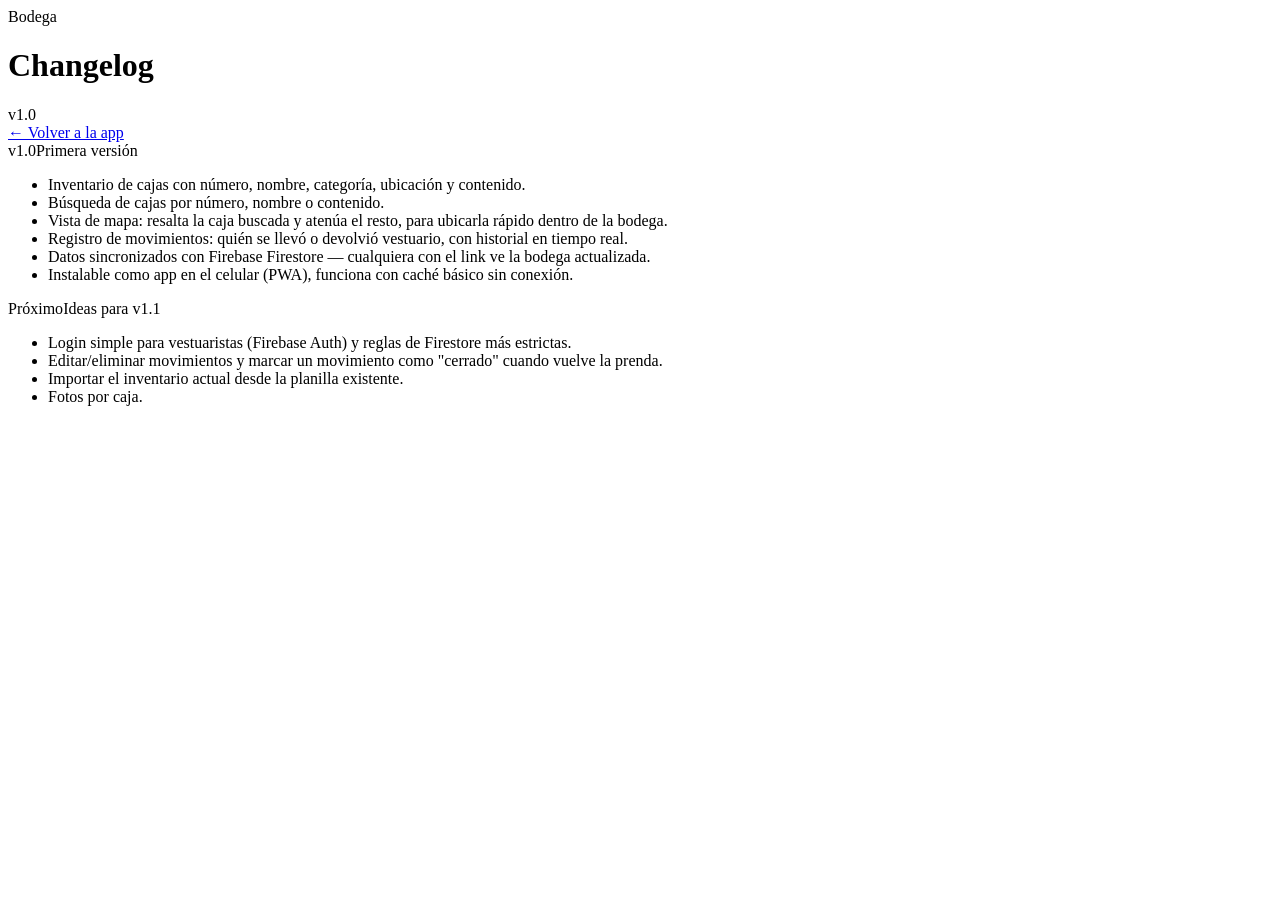
==== changelog.html @ 12509dff "Add files via upload" ====
<!DOCTYPE html>
<html lang="es">
<head>
<meta charset="UTF-8">
<meta name="viewport" content="width=device-width, initial-scale=1, viewport-fit=cover">
<title>Changelog — Bodega Folclor</title>
<meta name="theme-color" content="#17162A">
<link rel="manifest" href="manifest.json">
<link rel="icon" href="icons/icon-192.png">
<link rel="stylesheet" href="css/style.css">
</head>
<body>

<header class="topbar">
  <div class="topbar-row">
    <div class="brand">
      <span class="eyebrow">Bodega</span>
      <h1>Changelog</h1>
    </div>
    <span class="version-pill">v1.0</span>
  </div>
</header>

<main>
  <a class="back-link" href="index.html">← Volver a la app</a>

  <div class="changelog-entry">
    <span class="v-num">v1.0</span><span class="v-date">Primera versión</span>
    <ul>
      <li>Inventario de cajas con número, nombre, categoría, ubicación y contenido.</li>
      <li>Búsqueda de cajas por número, nombre o contenido.</li>
      <li>Vista de mapa: resalta la caja buscada y atenúa el resto, para ubicarla rápido dentro de la bodega.</li>
      <li>Registro de movimientos: quién se llevó o devolvió vestuario, con historial en tiempo real.</li>
      <li>Datos sincronizados con Firebase Firestore — cualquiera con el link ve la bodega actualizada.</li>
      <li>Instalable como app en el celular (PWA), funciona con caché básico sin conexión.</li>
    </ul>
  </div>

  <div class="changelog-entry">
    <span class="v-num">Próximo</span><span class="v-date">Ideas para v1.1</span>
    <ul>
      <li>Login simple para vestuaristas (Firebase Auth) y reglas de Firestore más estrictas.</li>
      <li>Editar/eliminar movimientos y marcar un movimiento como "cerrado" cuando vuelve la prenda.</li>
      <li>Importar el inventario actual desde la planilla existente.</li>
      <li>Fotos por caja.</li>
    </ul>
  </div>
</main>

</body>
</html>
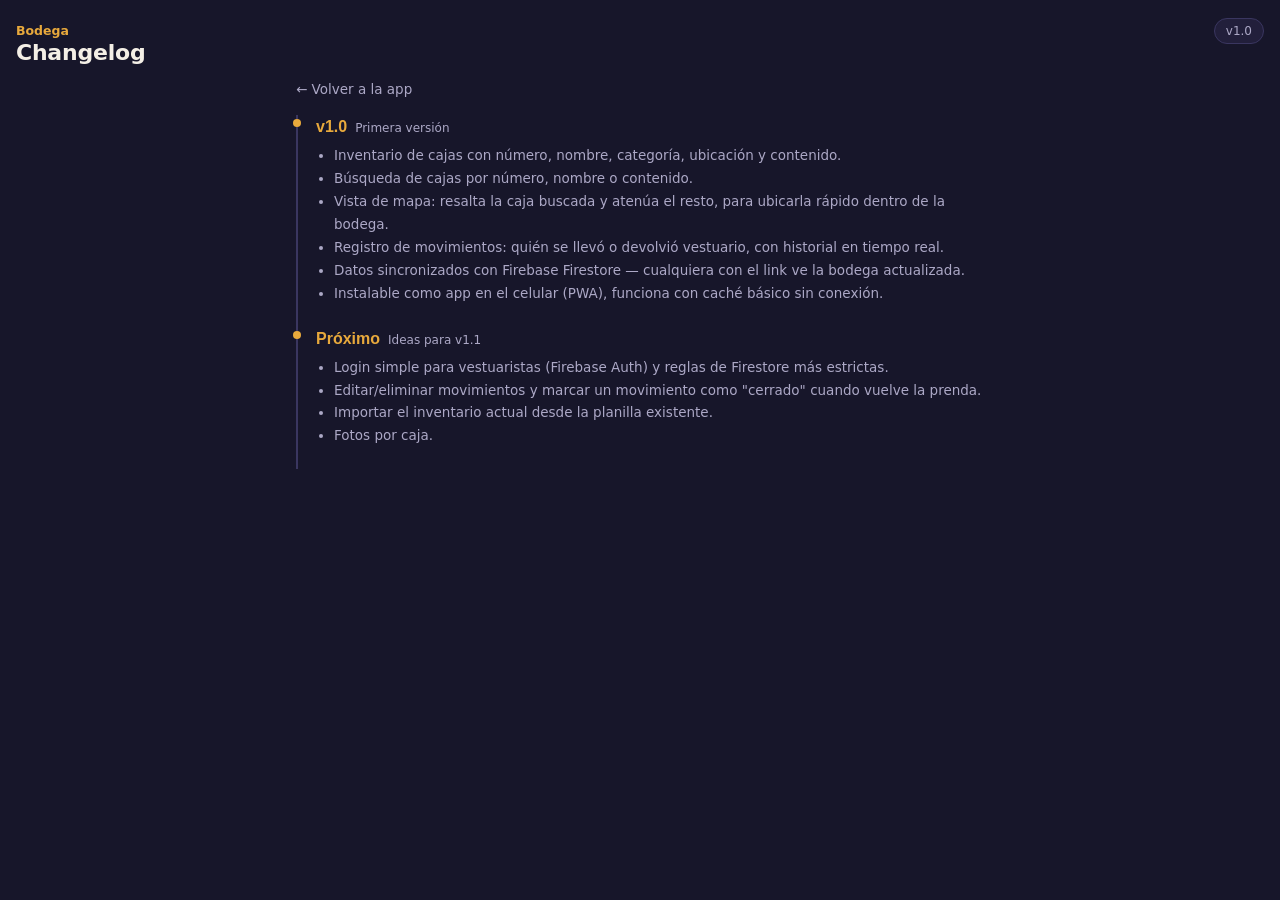
==== commit f7048fbf: "Update changelog.html" ====
--- a/changelog.html
+++ b/changelog.html
@@ -6,8 +6,8 @@
 <title>Changelog — Bodega Folclor</title>
 <meta name="theme-color" content="#17162A">
 <link rel="manifest" href="manifest.json">
-<link rel="icon" href="icons/icon-192.png">
-<link rel="stylesheet" href="css/style.css">
+<link rel="icon" href="icon-192.png">
+<link rel="stylesheet" href="style.css">
 </head>
 <body>
 
--- a/style.css
+++ b/style.css
@@ -0,0 +1,500 @@
+@import url('https://fonts.googleapis.com/css2?family=Space+Grotesk:wght@500;600;700&family=Inter:wght@400;500;600&display=swap');
+
+:root {
+  --bg: #17162A;
+  --bg-elev: #221F3B;
+  --bg-elev-2: #2C2949;
+  --line: #3A3660;
+  --marigold: #E8A93C;
+  --magenta: #D63384;
+  --teal: #2E9E83;
+  --text: #F4EFE6;
+  --text-dim: #ACA8C6;
+  --danger: #E0563F;
+  --radius: 14px;
+  --tab-h: 64px;
+}
+
+* { box-sizing: border-box; }
+
+html, body {
+  margin: 0;
+  padding: 0;
+  background: var(--bg);
+  color: var(--text);
+  font-family: 'Inter', system-ui, sans-serif;
+  -webkit-tap-highlight-color: transparent;
+}
+
+body {
+  min-height: 100vh;
+  padding-bottom: calc(var(--tab-h) + env(safe-area-inset-bottom));
+}
+
+h1, h2, h3, .display {
+  font-family: 'Space Grotesk', system-ui, sans-serif;
+  font-weight: 600;
+  margin: 0;
+}
+
+a { color: inherit; }
+
+button {
+  font-family: inherit;
+  cursor: pointer;
+}
+
+/* ---------- Header ---------- */
+.topbar {
+  position: sticky;
+  top: 0;
+  z-index: 20;
+  background: linear-gradient(180deg, var(--bg) 70%, transparent);
+  padding: 18px 16px 10px;
+}
+
+.topbar-row {
+  display: flex;
+  align-items: baseline;
+  justify-content: space-between;
+  gap: 12px;
+}
+
+.brand {
+  display: flex;
+  flex-direction: column;
+  gap: 2px;
+}
+
+.brand .eyebrow {
+  font-size: 12.5px;
+  color: var(--marigold);
+  font-weight: 600;
+}
+
+.brand h1 {
+  font-size: 22px;
+  letter-spacing: -0.01em;
+}
+
+.version-pill {
+  font-size: 12px;
+  color: var(--text-dim);
+  background: var(--bg-elev);
+  border: 1px solid var(--line);
+  border-radius: 999px;
+  padding: 5px 11px;
+  white-space: nowrap;
+  text-decoration: none;
+}
+
+.version-pill:hover { border-color: var(--marigold); color: var(--marigold); }
+
+/* ---------- Main ---------- */
+main {
+  padding: 4px 16px 24px;
+  max-width: 720px;
+  margin: 0 auto;
+}
+
+.view { display: none; }
+.view.active { display: block; }
+
+/* ---------- Search ---------- */
+.search-wrap {
+  position: relative;
+  margin: 10px 0 16px;
+}
+
+.search-wrap input {
+  width: 100%;
+  background: var(--bg-elev);
+  border: 1px solid var(--line);
+  border-radius: var(--radius);
+  color: var(--text);
+  font-size: 15px;
+  padding: 13px 14px 13px 40px;
+}
+
+.search-wrap input:focus {
+  outline: none;
+  border-color: var(--marigold);
+}
+
+.search-wrap .icon {
+  position: absolute;
+  left: 13px;
+  top: 50%;
+  transform: translateY(-50%);
+  opacity: 0.6;
+  font-size: 15px;
+}
+
+/* ---------- Section headers ---------- */
+.section-title {
+  display: flex;
+  align-items: center;
+  justify-content: space-between;
+  margin: 18px 0 10px;
+}
+
+.section-title h2 { font-size: 16px; color: var(--text-dim); font-weight: 600; }
+
+.count-badge {
+  font-size: 12px;
+  color: var(--bg);
+  background: var(--teal);
+  border-radius: 999px;
+  padding: 2px 9px;
+  font-weight: 600;
+}
+
+/* ---------- Caja card ---------- */
+.caja-list { display: flex; flex-direction: column; gap: 10px; }
+
+.caja-card {
+  background: var(--bg-elev);
+  border: 1px solid var(--line);
+  border-radius: var(--radius);
+  padding: 14px;
+  transition: opacity .2s ease, border-color .2s ease;
+}
+
+.caja-card.dim { opacity: 0.28; }
+.caja-card.match { border-color: var(--marigold); box-shadow: 0 0 0 1px var(--marigold) inset; }
+
+.caja-card-head {
+  display: flex;
+  align-items: center;
+  gap: 10px;
+}
+
+.caja-num {
+  flex-shrink: 0;
+  width: 38px;
+  height: 38px;
+  border-radius: 10px;
+  background: var(--magenta);
+  color: white;
+  display: flex;
+  align-items: center;
+  justify-content: center;
+  font-family: 'Space Grotesk', sans-serif;
+  font-weight: 700;
+  font-size: 15px;
+}
+
+.caja-info { flex: 1; min-width: 0; }
+.caja-info .nombre { font-weight: 600; font-size: 15px; }
+.caja-info .ubicacion { font-size: 12.5px; color: var(--text-dim); margin-top: 1px; }
+
+.caja-tag {
+  font-size: 11px;
+  color: var(--teal);
+  border: 1px solid var(--teal);
+  border-radius: 999px;
+  padding: 2px 8px;
+  white-space: nowrap;
+}
+
+.caja-contenido {
+  margin-top: 10px;
+  font-size: 13px;
+  color: var(--text-dim);
+  line-height: 1.5;
+  white-space: pre-wrap;
+}
+
+.caja-actions {
+  display: flex;
+  gap: 8px;
+  margin-top: 10px;
+}
+
+.caja-actions button {
+  font-size: 12.5px;
+  padding: 7px 11px;
+  border-radius: 8px;
+  border: 1px solid var(--line);
+  background: transparent;
+  color: var(--text-dim);
+}
+
+.caja-actions button:hover { border-color: var(--marigold); color: var(--marigold); }
+.caja-actions button.danger:hover { border-color: var(--danger); color: var(--danger); }
+
+/* ---------- Empty state ---------- */
+.empty-state {
+  text-align: center;
+  padding: 40px 20px;
+  color: var(--text-dim);
+}
+
+.empty-state .glyph { font-size: 30px; margin-bottom: 8px; display: block; }
+
+/* ---------- FAB ---------- */
+.fab {
+  position: fixed;
+  right: 18px;
+  bottom: calc(var(--tab-h) + 18px + env(safe-area-inset-bottom));
+  width: 54px;
+  height: 54px;
+  border-radius: 16px;
+  background: var(--marigold);
+  color: var(--bg);
+  border: none;
+  font-size: 26px;
+  font-weight: 700;
+  display: flex;
+  align-items: center;
+  justify-content: center;
+  box-shadow: 0 8px 20px rgba(232, 169, 60, 0.35);
+  z-index: 15;
+}
+
+/* ---------- Bottom nav ---------- */
+.tabbar {
+  position: fixed;
+  bottom: 0;
+  left: 0;
+  right: 0;
+  height: var(--tab-h);
+  padding-bottom: env(safe-area-inset-bottom);
+  background: var(--bg-elev);
+  border-top: 1px solid var(--line);
+  display: flex;
+  z-index: 20;
+}
+
+.tab-btn {
+  flex: 1;
+  background: none;
+  border: none;
+  color: var(--text-dim);
+  display: flex;
+  flex-direction: column;
+  align-items: center;
+  justify-content: center;
+  gap: 3px;
+  font-size: 11px;
+}
+
+.tab-btn .glyph { font-size: 19px; }
+.tab-btn.active { color: var(--marigold); }
+
+/* ---------- Movimientos ---------- */
+.mov-form {
+  background: var(--bg-elev);
+  border: 1px solid var(--line);
+  border-radius: var(--radius);
+  padding: 14px;
+  display: flex;
+  flex-direction: column;
+  gap: 10px;
+  margin-bottom: 18px;
+}
+
+.mov-form label {
+  font-size: 12px;
+  color: var(--text-dim);
+  display: block;
+  margin-bottom: 4px;
+}
+
+.mov-form input, .mov-form select, .mov-form textarea {
+  width: 100%;
+  background: var(--bg-elev-2);
+  border: 1px solid var(--line);
+  border-radius: 9px;
+  color: var(--text);
+  padding: 10px 11px;
+  font-size: 14px;
+  font-family: inherit;
+}
+
+.mov-form textarea { resize: vertical; min-height: 54px; }
+
+.tipo-toggle { display: flex; gap: 8px; }
+.tipo-toggle button {
+  flex: 1;
+  padding: 10px;
+  border-radius: 9px;
+  border: 1px solid var(--line);
+  background: var(--bg-elev-2);
+  color: var(--text-dim);
+  font-size: 13.5px;
+  font-weight: 600;
+}
+.tipo-toggle button.on.retiro { background: var(--magenta); color: white; border-color: var(--magenta); }
+.tipo-toggle button.on.devolucion { background: var(--teal); color: white; border-color: var(--teal); }
+
+.mov-submit {
+  background: var(--marigold);
+  color: var(--bg);
+  border: none;
+  border-radius: 9px;
+  padding: 11px;
+  font-weight: 700;
+  font-size: 14px;
+}
+
+.mov-item {
+  display: flex;
+  gap: 10px;
+  padding: 12px 0;
+  border-bottom: 1px solid var(--line);
+}
+
+.mov-item:last-child { border-bottom: none; }
+
+.mov-dot {
+  width: 8px;
+  height: 8px;
+  border-radius: 50%;
+  margin-top: 6px;
+  flex-shrink: 0;
+}
+.mov-dot.retiro { background: var(--magenta); }
+.mov-dot.devolucion { background: var(--teal); }
+
+.mov-body { flex: 1; }
+.mov-body .persona { font-weight: 600; font-size: 14px; }
+.mov-body .detalle { font-size: 13px; color: var(--text-dim); margin-top: 2px; }
+.mov-body .fecha { font-size: 11px; color: var(--text-dim); opacity: 0.7; margin-top: 4px; }
+
+/* ---------- Mapa ---------- */
+.mapa-grid {
+  display: grid;
+  grid-template-columns: repeat(auto-fill, minmax(64px, 1fr));
+  gap: 8px;
+  margin-top: 6px;
+}
+
+.mapa-tile {
+  aspect-ratio: 1;
+  border-radius: 10px;
+  background: var(--bg-elev);
+  border: 1px solid var(--line);
+  display: flex;
+  align-items: center;
+  justify-content: center;
+  font-family: 'Space Grotesk', sans-serif;
+  font-weight: 700;
+  font-size: 14px;
+  color: var(--text-dim);
+  transition: opacity .2s ease, transform .15s ease, background .2s ease;
+}
+
+.mapa-tile.dim { opacity: 0.15; }
+.mapa-tile.match {
+  background: var(--marigold);
+  color: var(--bg);
+  border-color: var(--marigold);
+  transform: scale(1.08);
+}
+
+.mapa-caption {
+  font-size: 12.5px;
+  color: var(--text-dim);
+  margin-top: 14px;
+  line-height: 1.5;
+}
+
+/* ---------- Modal ---------- */
+.modal-backdrop {
+  position: fixed;
+  inset: 0;
+  background: rgba(10, 9, 20, 0.7);
+  display: none;
+  align-items: flex-end;
+  z-index: 30;
+}
+
+.modal-backdrop.open { display: flex; }
+
+.modal {
+  background: var(--bg-elev);
+  border-top: 1px solid var(--line);
+  border-radius: 18px 18px 0 0;
+  padding: 20px 18px calc(20px + env(safe-area-inset-bottom));
+  width: 100%;
+  max-height: 88vh;
+  overflow-y: auto;
+}
+
+.modal h3 { font-size: 17px; margin-bottom: 14px; }
+
+.modal .field { margin-bottom: 12px; }
+.modal label { font-size: 12px; color: var(--text-dim); display: block; margin-bottom: 4px; }
+.modal input, .modal textarea {
+  width: 100%;
+  background: var(--bg-elev-2);
+  border: 1px solid var(--line);
+  border-radius: 9px;
+  color: var(--text);
+  padding: 10px 11px;
+  font-size: 14px;
+  font-family: inherit;
+}
+.modal textarea { min-height: 80px; resize: vertical; }
+
+.modal-actions { display: flex; gap: 10px; margin-top: 16px; }
+.modal-actions button {
+  flex: 1;
+  padding: 12px;
+  border-radius: 9px;
+  border: none;
+  font-weight: 700;
+  font-size: 14px;
+}
+.modal-actions .cancel { background: transparent; border: 1px solid var(--line); color: var(--text-dim); }
+.modal-actions .save { background: var(--marigold); color: var(--bg); }
+
+.toast {
+  position: fixed;
+  left: 50%;
+  bottom: calc(var(--tab-h) + 16px + env(safe-area-inset-bottom));
+  transform: translateX(-50%) translateY(10px);
+  background: var(--bg-elev-2);
+  border: 1px solid var(--line);
+  color: var(--text);
+  padding: 10px 16px;
+  border-radius: 999px;
+  font-size: 13px;
+  opacity: 0;
+  pointer-events: none;
+  transition: opacity .25s ease, transform .25s ease;
+  z-index: 40;
+}
+.toast.show { opacity: 1; transform: translateX(-50%) translateY(0); }
+
+/* ---------- Changelog page ---------- */
+.changelog-entry {
+  border-left: 2px solid var(--line);
+  padding: 2px 0 22px 18px;
+  position: relative;
+}
+.changelog-entry::before {
+  content: "";
+  position: absolute;
+  left: -5px;
+  top: 4px;
+  width: 8px;
+  height: 8px;
+  border-radius: 50%;
+  background: var(--marigold);
+}
+.changelog-entry .v-num { font-family: 'Space Grotesk', sans-serif; font-size: 16px; font-weight: 700; color: var(--marigold); }
+.changelog-entry .v-date { font-size: 12px; color: var(--text-dim); margin-left: 8px; }
+.changelog-entry ul { margin: 8px 0 0; padding-left: 18px; color: var(--text-dim); font-size: 13.5px; line-height: 1.7; }
+
+.back-link {
+  display: inline-flex;
+  align-items: center;
+  gap: 6px;
+  font-size: 13.5px;
+  color: var(--text-dim);
+  text-decoration: none;
+  margin-bottom: 18px;
+}
+.back-link:hover { color: var(--marigold); }
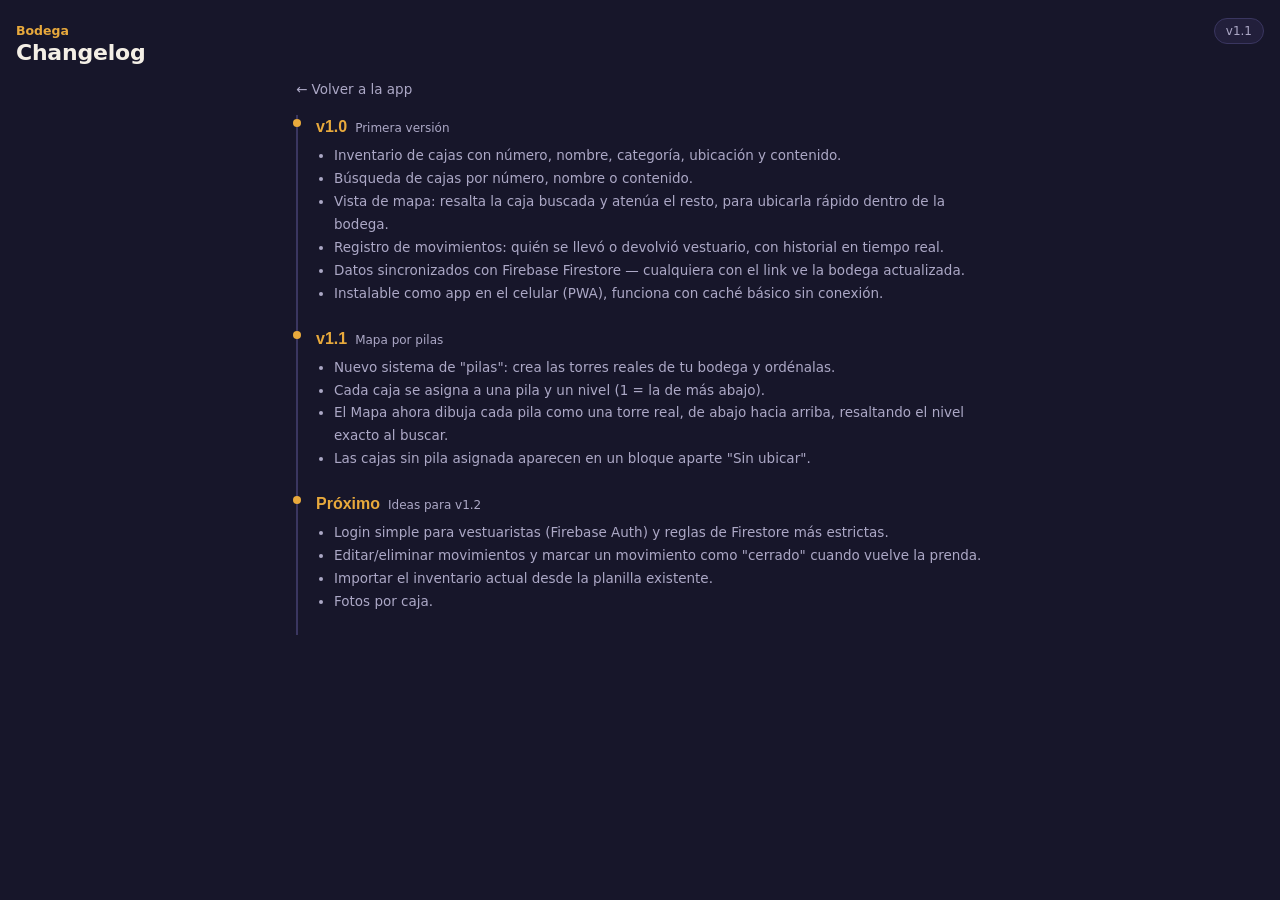
==== commit b4b36e5b: "v1.1" ====
--- a/changelog.html
+++ b/changelog.html
@@ -17,7 +17,7 @@
       <span class="eyebrow">Bodega</span>
       <h1>Changelog</h1>
     </div>
-    <span class="version-pill">v1.0</span>
+    <span class="version-pill">v1.1</span>
   </div>
 </header>
 
@@ -37,7 +37,17 @@
   </div>
 
   <div class="changelog-entry">
-    <span class="v-num">Próximo</span><span class="v-date">Ideas para v1.1</span>
+    <span class="v-num">v1.1</span><span class="v-date">Mapa por pilas</span>
+    <ul>
+      <li>Nuevo sistema de "pilas": crea las torres reales de tu bodega y ordénalas.</li>
+      <li>Cada caja se asigna a una pila y un nivel (1 = la de más abajo).</li>
+      <li>El Mapa ahora dibuja cada pila como una torre real, de abajo hacia arriba, resaltando el nivel exacto al buscar.</li>
+      <li>Las cajas sin pila asignada aparecen en un bloque aparte "Sin ubicar".</li>
+    </ul>
+  </div>
+
+  <div class="changelog-entry">
+    <span class="v-num">Próximo</span><span class="v-date">Ideas para v1.2</span>
     <ul>
       <li>Login simple para vestuaristas (Firebase Auth) y reglas de Firestore más estrictas.</li>
       <li>Editar/eliminar movimientos y marcar un movimiento como "cerrado" cuando vuelve la prenda.</li>
--- a/style.css
+++ b/style.css
@@ -362,35 +362,152 @@
 .mov-body .detalle { font-size: 13px; color: var(--text-dim); margin-top: 2px; }
 .mov-body .fecha { font-size: 11px; color: var(--text-dim); opacity: 0.7; margin-top: 4px; }
 
-/* ---------- Mapa ---------- */
-.mapa-grid {
-  display: grid;
-  grid-template-columns: repeat(auto-fill, minmax(64px, 1fr));
+/* ---------- Gestor de pilas ---------- */
+.pilas-manager {
+  margin: 4px 0 16px;
+}
+
+.pilas-toggle {
+  background: var(--bg-elev);
+  border: 1px solid var(--line);
+  color: var(--text-dim);
+  border-radius: 10px;
+  padding: 10px 13px;
+  font-size: 13px;
+  width: 100%;
+  text-align: left;
+}
+
+.pilas-manager-body {
+  display: none;
+  background: var(--bg-elev);
+  border: 1px solid var(--line);
+  border-top: none;
+  border-radius: 0 0 10px 10px;
+  padding: 12px;
+}
+
+.pilas-manager-body.open { display: block; }
+
+.pila-add-row {
+  display: flex;
   gap: 8px;
-  margin-top: 6px;
-}
-
-.mapa-tile {
-  aspect-ratio: 1;
-  border-radius: 10px;
-  background: var(--bg-elev);
-  border: 1px solid var(--line);
-  display: flex;
-  align-items: center;
-  justify-content: center;
-  font-family: 'Space Grotesk', sans-serif;
-  font-weight: 700;
-  font-size: 14px;
-  color: var(--text-dim);
-  transition: opacity .2s ease, transform .15s ease, background .2s ease;
-}
-
-.mapa-tile.dim { opacity: 0.15; }
-.mapa-tile.match {
+  margin-bottom: 10px;
+}
+
+.pila-add-row input {
+  flex: 1;
+  background: var(--bg-elev-2);
+  border: 1px solid var(--line);
+  border-radius: 9px;
+  color: var(--text);
+  padding: 9px 10px;
+  font-size: 13.5px;
+}
+
+.pila-add-row button {
   background: var(--marigold);
   color: var(--bg);
-  border-color: var(--marigold);
-  transform: scale(1.08);
+  border: none;
+  border-radius: 9px;
+  padding: 0 14px;
+  font-weight: 700;
+  font-size: 13px;
+}
+
+.lista-pilas-admin { display: flex; flex-direction: column; gap: 6px; }
+
+.pila-admin-row {
+  display: flex;
+  align-items: center;
+  justify-content: space-between;
+  font-size: 13px;
+  color: var(--text-dim);
+  padding: 7px 9px;
+  background: var(--bg-elev-2);
+  border-radius: 8px;
+}
+
+.pila-admin-row button {
+  background: none;
+  border: none;
+  color: var(--danger);
+  font-size: 12px;
+}
+
+/* ---------- Mapa: torres de pilas ---------- */
+#mapa-contenido {
+  display: flex;
+  flex-direction: column;
+  gap: 22px;
+  margin-top: 6px;
+}
+
+.pila-bloque.dim { opacity: 0.25; }
+
+.pila-titulo {
+  font-size: 13.5px;
+  font-weight: 600;
+  color: var(--text-dim);
+  margin-bottom: 8px;
+  display: flex;
+  align-items: center;
+  gap: 6px;
+}
+
+.pila-titulo .glyph { font-size: 13px; }
+
+.pila-torre {
+  display: flex;
+  flex-direction: column-reverse;
+  gap: 6px;
+  border-left: 2px dashed var(--line);
+  padding-left: 12px;
+}
+
+.nivel-slot {
+  display: flex;
+  align-items: center;
+  gap: 10px;
+  min-height: 46px;
+}
+
+.nivel-num {
+  width: 20px;
+  flex-shrink: 0;
+  text-align: center;
+  font-size: 11px;
+  color: var(--text-dim);
+  opacity: 0.6;
+}
+
+.nivel-caja {
+  flex: 1;
+  background: var(--bg-elev);
+  border: 1px solid var(--line);
+  border-radius: 10px;
+  padding: 9px 12px;
+  font-size: 13.5px;
+  display: flex;
+  align-items: center;
+  justify-content: space-between;
+  gap: 8px;
+  transition: opacity .2s ease, border-color .2s ease, background .2s ease;
+}
+
+.nivel-caja .n { font-weight: 700; color: var(--magenta); font-family: 'Space Grotesk', sans-serif; }
+.nivel-caja.match { background: var(--marigold); border-color: var(--marigold); color: var(--bg); }
+.nivel-caja.match .n { color: var(--bg); }
+.nivel-caja.dim { opacity: 0.2; }
+
+.nivel-vacio {
+  flex: 1;
+  border: 1px dashed var(--line);
+  border-radius: 10px;
+  padding: 9px 12px;
+  font-size: 12.5px;
+  color: var(--text-dim);
+  opacity: 0.4;
 }
 
 .mapa-caption {
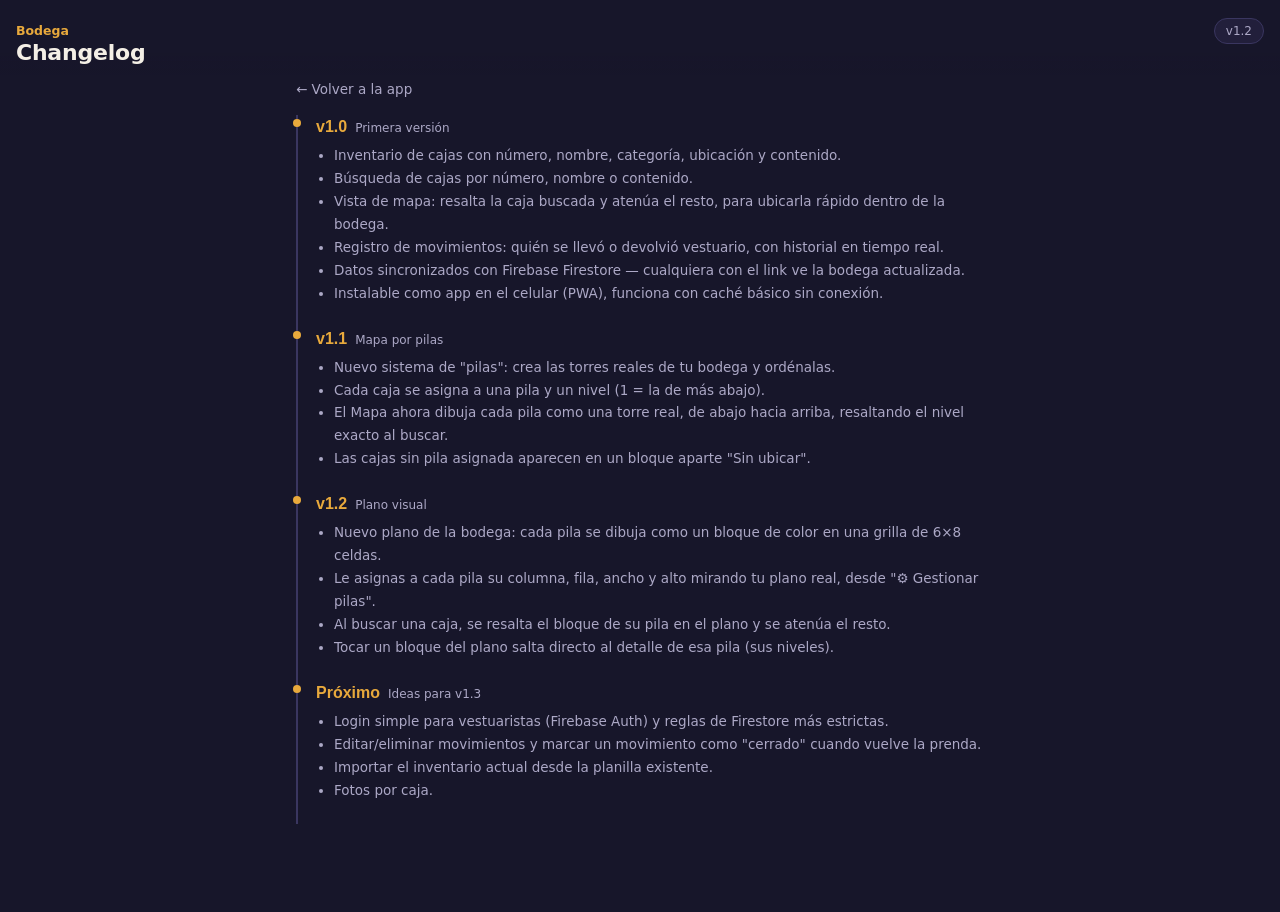
==== commit db6bd02a: "v1.2" ====
--- a/changelog.html
+++ b/changelog.html
@@ -17,7 +17,7 @@
       <span class="eyebrow">Bodega</span>
       <h1>Changelog</h1>
     </div>
-    <span class="version-pill">v1.1</span>
+    <span class="version-pill">v1.2</span>
   </div>
 </header>
 
@@ -47,7 +47,17 @@
   </div>
 
   <div class="changelog-entry">
-    <span class="v-num">Próximo</span><span class="v-date">Ideas para v1.2</span>
+    <span class="v-num">v1.2</span><span class="v-date">Plano visual</span>
+    <ul>
+      <li>Nuevo plano de la bodega: cada pila se dibuja como un bloque de color en una grilla de 6×8 celdas.</li>
+      <li>Le asignas a cada pila su columna, fila, ancho y alto mirando tu plano real, desde "⚙ Gestionar pilas".</li>
+      <li>Al buscar una caja, se resalta el bloque de su pila en el plano y se atenúa el resto.</li>
+      <li>Tocar un bloque del plano salta directo al detalle de esa pila (sus niveles).</li>
+    </ul>
+  </div>
+
+  <div class="changelog-entry">
+    <span class="v-num">Próximo</span><span class="v-date">Ideas para v1.3</span>
     <ul>
       <li>Login simple para vestuaristas (Firebase Auth) y reglas de Firestore más estrictas.</li>
       <li>Editar/eliminar movimientos y marcar un movimiento como "cerrado" cuando vuelve la prenda.</li>
--- a/style.css
+++ b/style.css
@@ -417,22 +417,142 @@
 
 .lista-pilas-admin { display: flex; flex-direction: column; gap: 6px; }
 
+.pila-add-pos {
+  display: flex;
+  flex-wrap: wrap;
+  gap: 10px;
+  margin-bottom: 10px;
+}
+
+.pila-add-pos label {
+  font-size: 11.5px;
+  color: var(--text-dim);
+  display: flex;
+  flex-direction: column;
+  gap: 3px;
+}
+
+.pila-add-pos input {
+  width: 54px;
+  background: var(--bg-elev-2);
+  border: 1px solid var(--line);
+  border-radius: 8px;
+  color: var(--text);
+  padding: 7px 8px;
+  font-size: 13px;
+}
+
+.pila-add-btn {
+  width: 100%;
+  background: var(--marigold);
+  color: var(--bg);
+  border: none;
+  border-radius: 9px;
+  padding: 10px;
+  font-weight: 700;
+  font-size: 13.5px;
+  margin-bottom: 10px;
+}
+
+.pilas-hint {
+  font-size: 11.5px;
+  color: var(--text-dim);
+  line-height: 1.5;
+  margin: 0 0 12px;
+}
+
 .pila-admin-row {
   display: flex;
   align-items: center;
-  justify-content: space-between;
   font-size: 13px;
   color: var(--text-dim);
-  padding: 7px 9px;
+  padding: 9px;
   background: var(--bg-elev-2);
   border-radius: 8px;
-}
-
-.pila-admin-row button {
+  flex-wrap: wrap;
+  gap: 8px 10px;
+}
+
+.pila-admin-row > button.pila-eliminar {
   background: none;
   border: none;
   color: var(--danger);
   font-size: 12px;
+}
+
+.pila-admin-row .pila-admin-nombre {
+  flex: 1 1 100%;
+  font-weight: 600;
+  color: var(--text);
+}
+
+.pila-admin-row .pila-admin-pos {
+  display: flex;
+  gap: 6px;
+  align-items: center;
+  flex: 1;
+}
+
+.pila-admin-row .pila-admin-pos label {
+  font-size: 10px;
+  color: var(--text-dim);
+  display: flex;
+  flex-direction: column;
+  gap: 2px;
+}
+
+.pila-admin-row .pila-admin-pos input {
+  width: 40px;
+  background: var(--bg-elev);
+  border: 1px solid var(--line);
+  border-radius: 6px;
+  color: var(--text);
+  padding: 4px 5px;
+  font-size: 12px;
+}
+
+/* ---------- Plano visual ---------- */
+.plano-grid {
+  position: relative;
+  display: grid;
+  grid-template-columns: repeat(6, 1fr);
+  grid-template-rows: repeat(8, 1fr);
+  gap: 4px;
+  aspect-ratio: 6 / 8;
+  background: var(--bg-elev);
+  border: 1px solid var(--line);
+  border-radius: var(--radius);
+  padding: 6px;
+}
+
+.plano-tile {
+  border-radius: 8px;
+  display: flex;
+  align-items: center;
+  justify-content: center;
+  text-align: center;
+  font-size: 11px;
+  font-weight: 600;
+  color: rgba(0,0,0,0.7);
+  padding: 4px;
+  line-height: 1.25;
+  cursor: pointer;
+  border: 2px solid transparent;
+  transition: opacity .2s ease, border-color .2s ease, transform .15s ease;
+  overflow: hidden;
+}
+
+.plano-tile.dim { opacity: 0.18; }
+.plano-tile.match {
+  border-color: var(--text);
+  transform: scale(1.03);
+  z-index: 2;
+}
+
+.plano-sin-pos {
+  font-size: 12px;
+  color: var(--text-dim);
+  margin-top: 8px;
 }
 
 /* ---------- Mapa: torres de pilas ---------- */
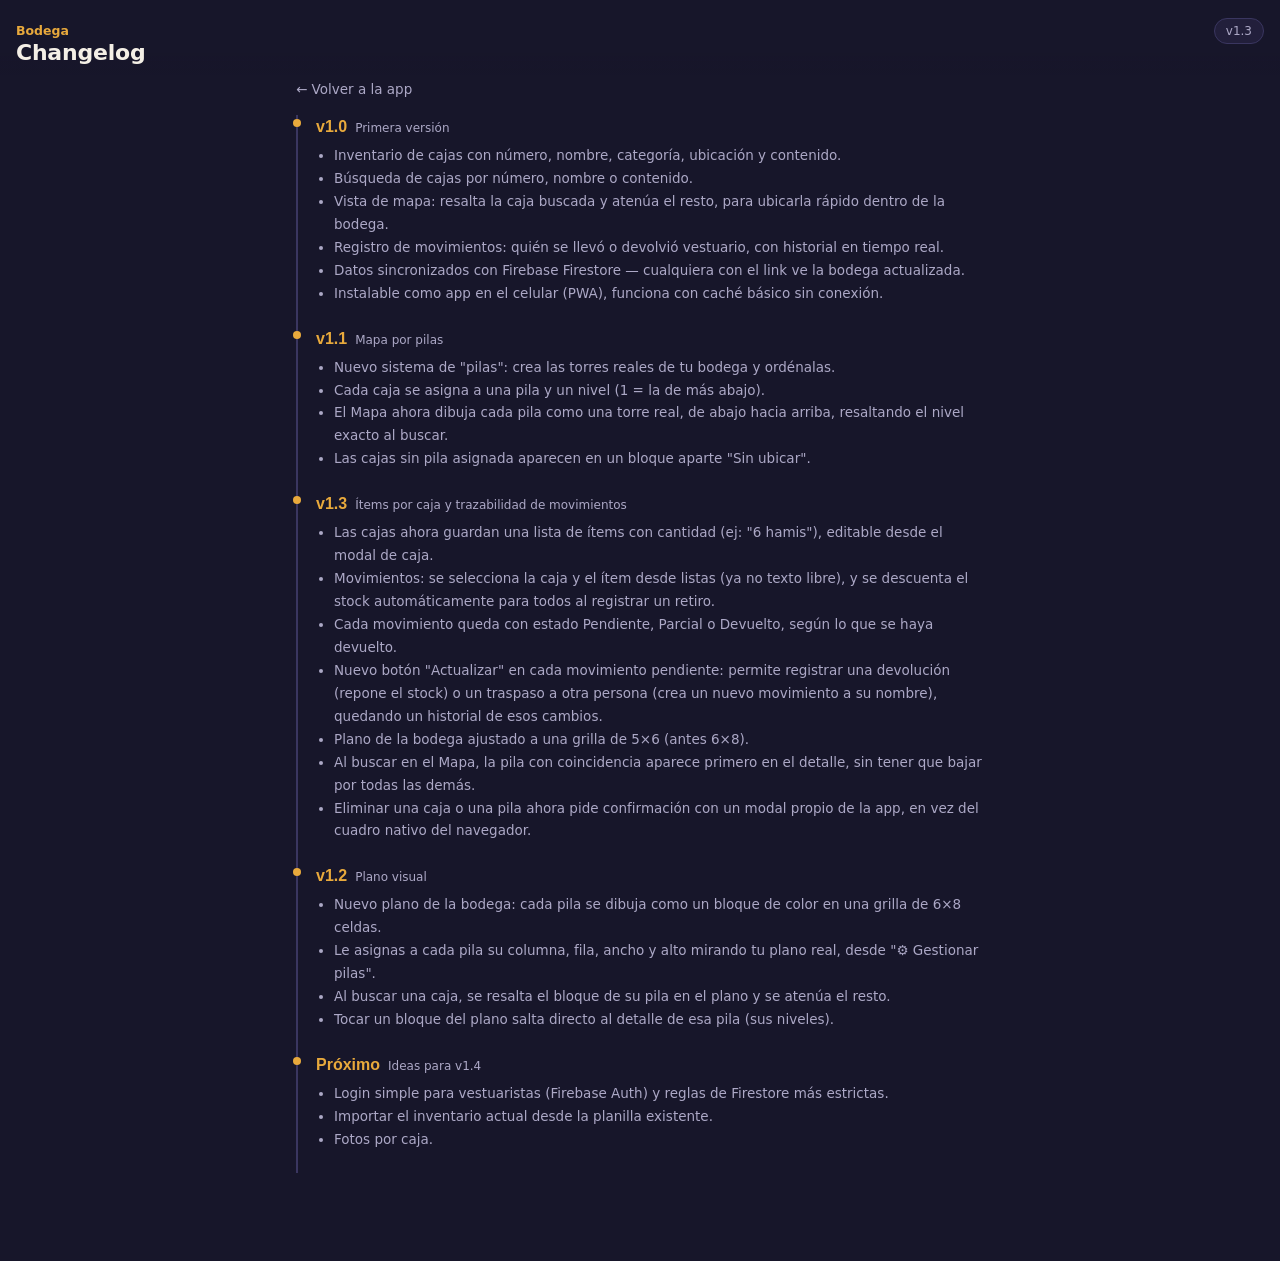
==== commit 251b5343: "v1.3" ====
--- a/changelog.html
+++ b/changelog.html
@@ -17,7 +17,7 @@
       <span class="eyebrow">Bodega</span>
       <h1>Changelog</h1>
     </div>
-    <span class="version-pill">v1.2</span>
+    <span class="version-pill">v1.3</span>
   </div>
 </header>
 
@@ -47,6 +47,19 @@
   </div>
 
   <div class="changelog-entry">
+    <span class="v-num">v1.3</span><span class="v-date">Ítems por caja y trazabilidad de movimientos</span>
+    <ul>
+      <li>Las cajas ahora guardan una lista de ítems con cantidad (ej: "6 hamis"), editable desde el modal de caja.</li>
+      <li>Movimientos: se selecciona la caja y el ítem desde listas (ya no texto libre), y se descuenta el stock automáticamente para todos al registrar un retiro.</li>
+      <li>Cada movimiento queda con estado Pendiente, Parcial o Devuelto, según lo que se haya devuelto.</li>
+      <li>Nuevo botón "Actualizar" en cada movimiento pendiente: permite registrar una devolución (repone el stock) o un traspaso a otra persona (crea un nuevo movimiento a su nombre), quedando un historial de esos cambios.</li>
+      <li>Plano de la bodega ajustado a una grilla de 5×6 (antes 6×8).</li>
+      <li>Al buscar en el Mapa, la pila con coincidencia aparece primero en el detalle, sin tener que bajar por todas las demás.</li>
+      <li>Eliminar una caja o una pila ahora pide confirmación con un modal propio de la app, en vez del cuadro nativo del navegador.</li>
+    </ul>
+  </div>
+
+  <div class="changelog-entry">
     <span class="v-num">v1.2</span><span class="v-date">Plano visual</span>
     <ul>
       <li>Nuevo plano de la bodega: cada pila se dibuja como un bloque de color en una grilla de 6×8 celdas.</li>
@@ -57,10 +70,9 @@
   </div>
 
   <div class="changelog-entry">
-    <span class="v-num">Próximo</span><span class="v-date">Ideas para v1.3</span>
+    <span class="v-num">Próximo</span><span class="v-date">Ideas para v1.4</span>
     <ul>
       <li>Login simple para vestuaristas (Firebase Auth) y reglas de Firestore más estrictas.</li>
-      <li>Editar/eliminar movimientos y marcar un movimiento como "cerrado" cuando vuelve la prenda.</li>
       <li>Importar el inventario actual desde la planilla existente.</li>
       <li>Fotos por caja.</li>
     </ul>
--- a/style.css
+++ b/style.css
@@ -515,10 +515,10 @@
 .plano-grid {
   position: relative;
   display: grid;
-  grid-template-columns: repeat(6, 1fr);
-  grid-template-rows: repeat(8, 1fr);
+  grid-template-columns: repeat(5, 1fr);
+  grid-template-rows: repeat(6, 1fr);
   gap: 4px;
-  aspect-ratio: 6 / 8;
+  aspect-ratio: 5 / 6;
   background: var(--bg-elev);
   border: 1px solid var(--line);
   border-radius: var(--radius);
@@ -705,6 +705,104 @@
 }
 .toast.show { opacity: 1; transform: translateX(-50%) translateY(0); }
 
+/* ---------- Confirmación genérica ---------- */
+.confirm-modal {
+  background: var(--bg-elev);
+  border: 1px solid var(--line);
+  border-radius: 16px;
+  padding: 18px;
+  max-width: 340px;
+  width: calc(100% - 32px);
+  margin: auto;
+}
+.confirm-modal p { font-size: 14px; line-height: 1.5; margin: 0 0 16px; }
+.confirm-modal .modal-actions button.danger { background: var(--danger); color: white; }
+
+/* ---------- Ítems dentro de una caja ---------- */
+.items-editor { display: flex; flex-direction: column; gap: 8px; }
+.item-row { display: flex; gap: 8px; align-items: center; }
+.item-row input[type="text"] { flex: 1; }
+.item-row input[type="number"] { width: 64px; }
+.item-row button {
+  background: none;
+  border: none;
+  color: var(--danger);
+  font-size: 16px;
+  flex-shrink: 0;
+  width: 28px;
+}
+.item-add-btn {
+  background: var(--bg-elev-2);
+  border: 1px dashed var(--line);
+  border-radius: 9px;
+  color: var(--text-dim);
+  padding: 8px;
+  font-size: 13px;
+}
+.caja-items {
+  margin-top: 10px;
+  display: flex;
+  flex-wrap: wrap;
+  gap: 6px;
+}
+.item-chip {
+  font-size: 12px;
+  background: var(--bg-elev-2);
+  border: 1px solid var(--line);
+  border-radius: 999px;
+  padding: 3px 10px;
+  color: var(--text-dim);
+}
+.item-chip b { color: var(--text); }
+
+/* ---------- Movimientos: estado y resolver ---------- */
+.mov-body .persona { display: flex; align-items: center; gap: 6px; flex-wrap: wrap; }
+.estado-badge {
+  font-size: 10.5px;
+  font-weight: 700;
+  border-radius: 999px;
+  padding: 2px 8px;
+  text-transform: uppercase;
+  letter-spacing: 0.02em;
+}
+.estado-badge.pendiente { background: rgba(224,86,63,0.18); color: var(--danger); }
+.estado-badge.parcial { background: rgba(232,169,60,0.18); color: var(--marigold); }
+.estado-badge.devuelto { background: rgba(46,158,131,0.18); color: var(--teal); }
+
+.mov-sub-historial {
+  margin-top: 6px;
+  padding-left: 10px;
+  border-left: 2px solid var(--line);
+  display: flex;
+  flex-direction: column;
+  gap: 3px;
+}
+.mov-sub-historial div { font-size: 11.5px; color: var(--text-dim); }
+
+.btn-resolver {
+  margin-top: 8px;
+  font-size: 12px;
+  padding: 6px 10px;
+  border-radius: 8px;
+  border: 1px solid var(--marigold);
+  background: transparent;
+  color: var(--marigold);
+  font-weight: 600;
+}
+
+.resolver-tipo-toggle { display: flex; gap: 8px; margin-bottom: 4px; }
+.resolver-tipo-toggle button {
+  flex: 1;
+  padding: 9px;
+  border-radius: 9px;
+  border: 1px solid var(--line);
+  background: var(--bg-elev-2);
+  color: var(--text-dim);
+  font-size: 13px;
+  font-weight: 600;
+}
+.resolver-tipo-toggle button.on { background: var(--marigold); color: var(--bg); border-color: var(--marigold); }
+
 /* ---------- Changelog page ---------- */
 .changelog-entry {
   border-left: 2px solid var(--line);
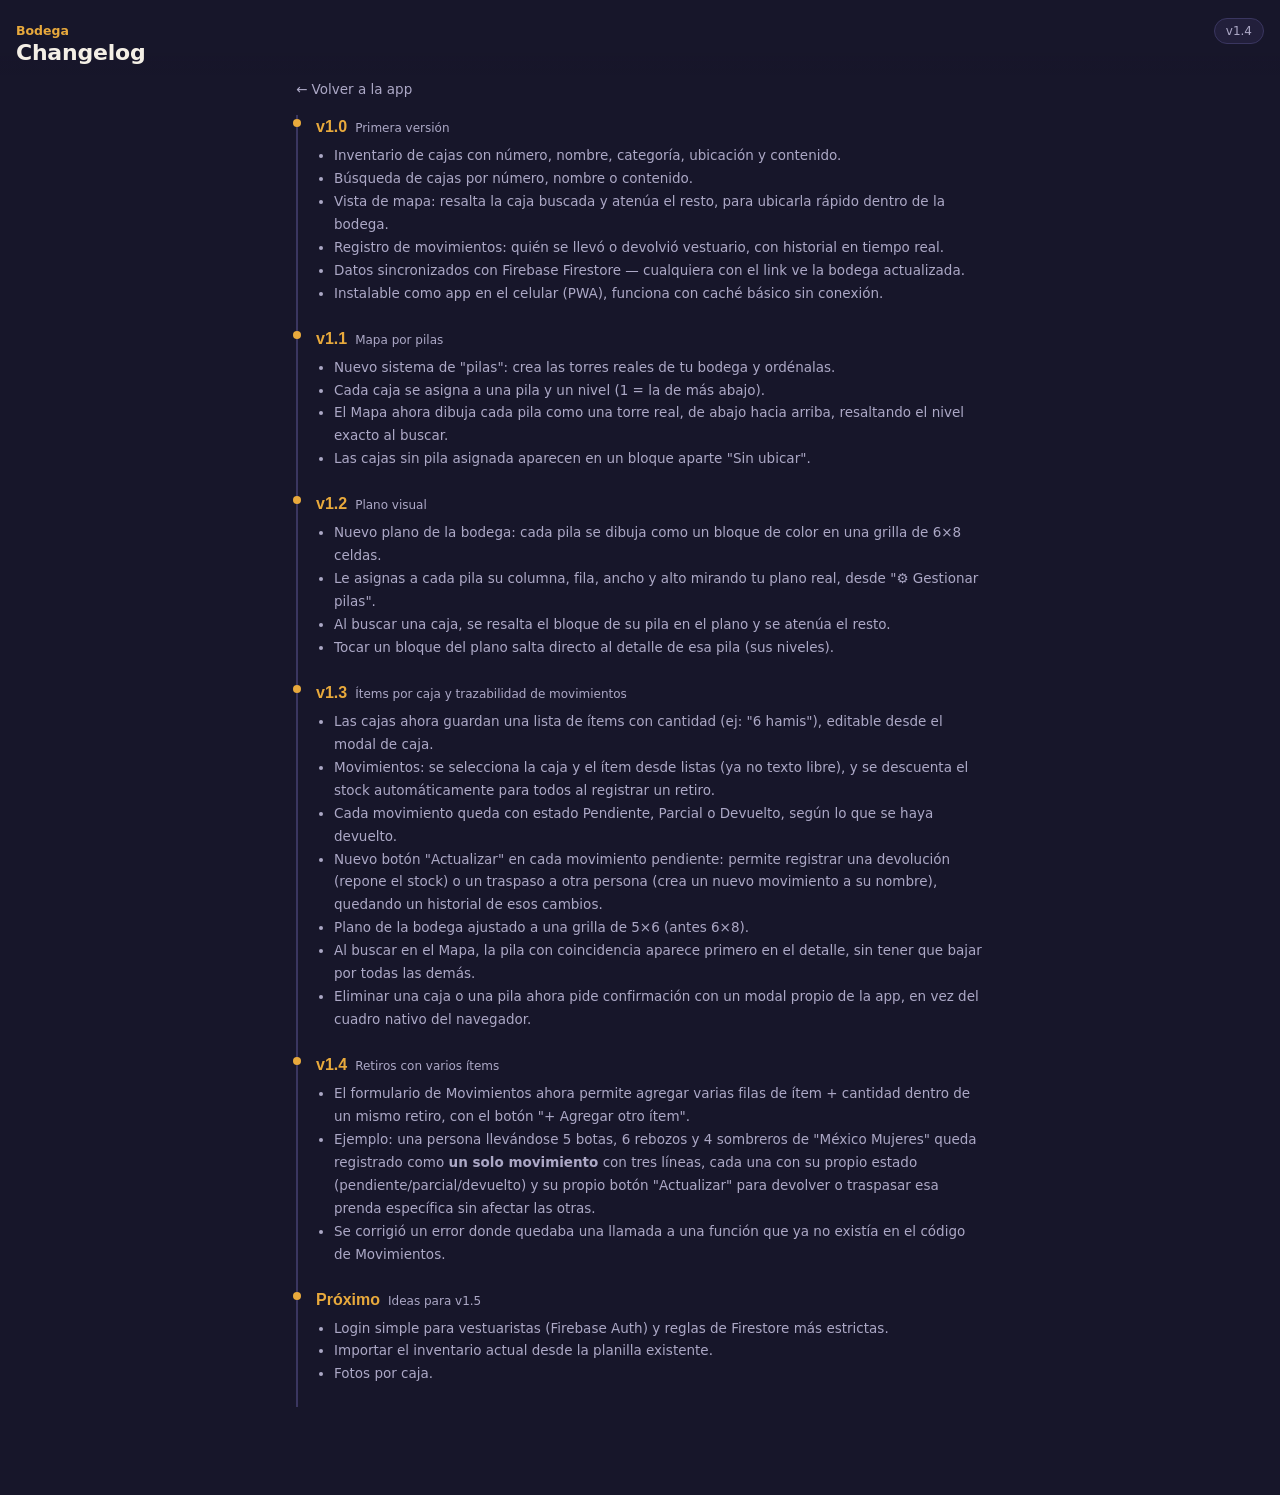
==== commit 73eb673c: "v1.4" ====
--- a/changelog.html
+++ b/changelog.html
@@ -17,7 +17,7 @@
       <span class="eyebrow">Bodega</span>
       <h1>Changelog</h1>
     </div>
-    <span class="version-pill">v1.3</span>
+    <span class="version-pill">v1.4</span>
   </div>
 </header>
 
@@ -47,6 +47,16 @@
   </div>
 
   <div class="changelog-entry">
+    <span class="v-num">v1.2</span><span class="v-date">Plano visual</span>
+    <ul>
+      <li>Nuevo plano de la bodega: cada pila se dibuja como un bloque de color en una grilla de 6×8 celdas.</li>
+      <li>Le asignas a cada pila su columna, fila, ancho y alto mirando tu plano real, desde "⚙ Gestionar pilas".</li>
+      <li>Al buscar una caja, se resalta el bloque de su pila en el plano y se atenúa el resto.</li>
+      <li>Tocar un bloque del plano salta directo al detalle de esa pila (sus niveles).</li>
+    </ul>
+  </div>
+
+  <div class="changelog-entry">
     <span class="v-num">v1.3</span><span class="v-date">Ítems por caja y trazabilidad de movimientos</span>
     <ul>
       <li>Las cajas ahora guardan una lista de ítems con cantidad (ej: "6 hamis"), editable desde el modal de caja.</li>
@@ -60,17 +70,16 @@
   </div>
 
   <div class="changelog-entry">
-    <span class="v-num">v1.2</span><span class="v-date">Plano visual</span>
+    <span class="v-num">v1.4</span><span class="v-date">Retiros con varios ítems</span>
     <ul>
-      <li>Nuevo plano de la bodega: cada pila se dibuja como un bloque de color en una grilla de 6×8 celdas.</li>
-      <li>Le asignas a cada pila su columna, fila, ancho y alto mirando tu plano real, desde "⚙ Gestionar pilas".</li>
-      <li>Al buscar una caja, se resalta el bloque de su pila en el plano y se atenúa el resto.</li>
-      <li>Tocar un bloque del plano salta directo al detalle de esa pila (sus niveles).</li>
+      <li>El formulario de Movimientos ahora permite agregar varias filas de ítem + cantidad dentro de un mismo retiro, con el botón "+ Agregar otro ítem".</li>
+      <li>Ejemplo: una persona llevándose 5 botas, 6 rebozos y 4 sombreros de "México Mujeres" queda registrado como <strong>un solo movimiento</strong> con tres líneas, cada una con su propio estado (pendiente/parcial/devuelto) y su propio botón "Actualizar" para devolver o traspasar esa prenda específica sin afectar las otras.</li>
+      <li>Se corrigió un error donde quedaba una llamada a una función que ya no existía en el código de Movimientos.</li>
     </ul>
   </div>
 
   <div class="changelog-entry">
-    <span class="v-num">Próximo</span><span class="v-date">Ideas para v1.4</span>
+    <span class="v-num">Próximo</span><span class="v-date">Ideas para v1.5</span>
     <ul>
       <li>Login simple para vestuaristas (Firebase Auth) y reglas de Firestore más estrictas.</li>
       <li>Importar el inventario actual desde la planilla existente.</li>
--- a/style.css
+++ b/style.css
@@ -722,6 +722,7 @@
 .items-editor { display: flex; flex-direction: column; gap: 8px; }
 .item-row { display: flex; gap: 8px; align-items: center; }
 .item-row input[type="text"] { flex: 1; }
+.item-row select { flex: 1; background: var(--bg-elev-2); border: 1px solid var(--line); border-radius: 9px; color: var(--text); padding: 9px 10px; font-size: 13.5px; font-family: inherit; }
 .item-row input[type="number"] { width: 64px; }
 .item-row button {
   background: none;
@@ -757,6 +758,12 @@
 
 /* ---------- Movimientos: estado y resolver ---------- */
 .mov-body .persona { display: flex; align-items: center; gap: 6px; flex-wrap: wrap; }
+.mov-item-linea {
+  margin-top: 8px;
+  padding-top: 8px;
+  border-top: 1px dashed var(--line);
+}
+.mov-item-linea:first-of-type { border-top: none; margin-top: 6px; padding-top: 0; }
 .estado-badge {
   font-size: 10.5px;
   font-weight: 700;
